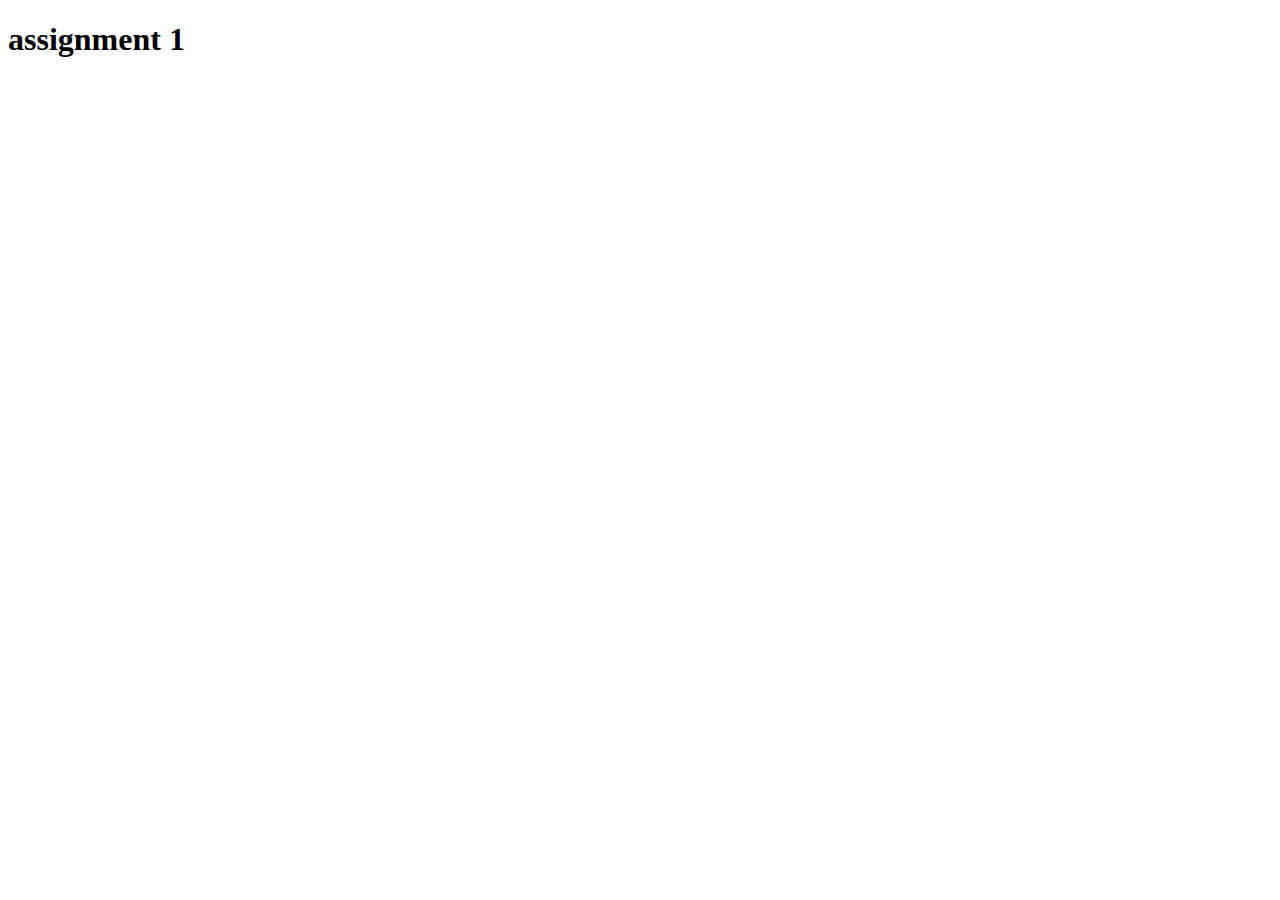
==== assignment1/index.html @ 6f0e9f1e "assignment 1 code" ====
<!DOCTYPE html>
<html lang="en">
  <head>
    <meta charset="UTF-8" />
    <meta name="viewport" content="width=device-width, initial-scale=1.0" />
    <title>Assignment 1</title>
    <link rel="stylesheet" href="reset.css" />
    <link rel="stylesheet" href="style.css" />
  </head>
  <body>
    <h1>assignment 1</h1>
  </body>
</html>
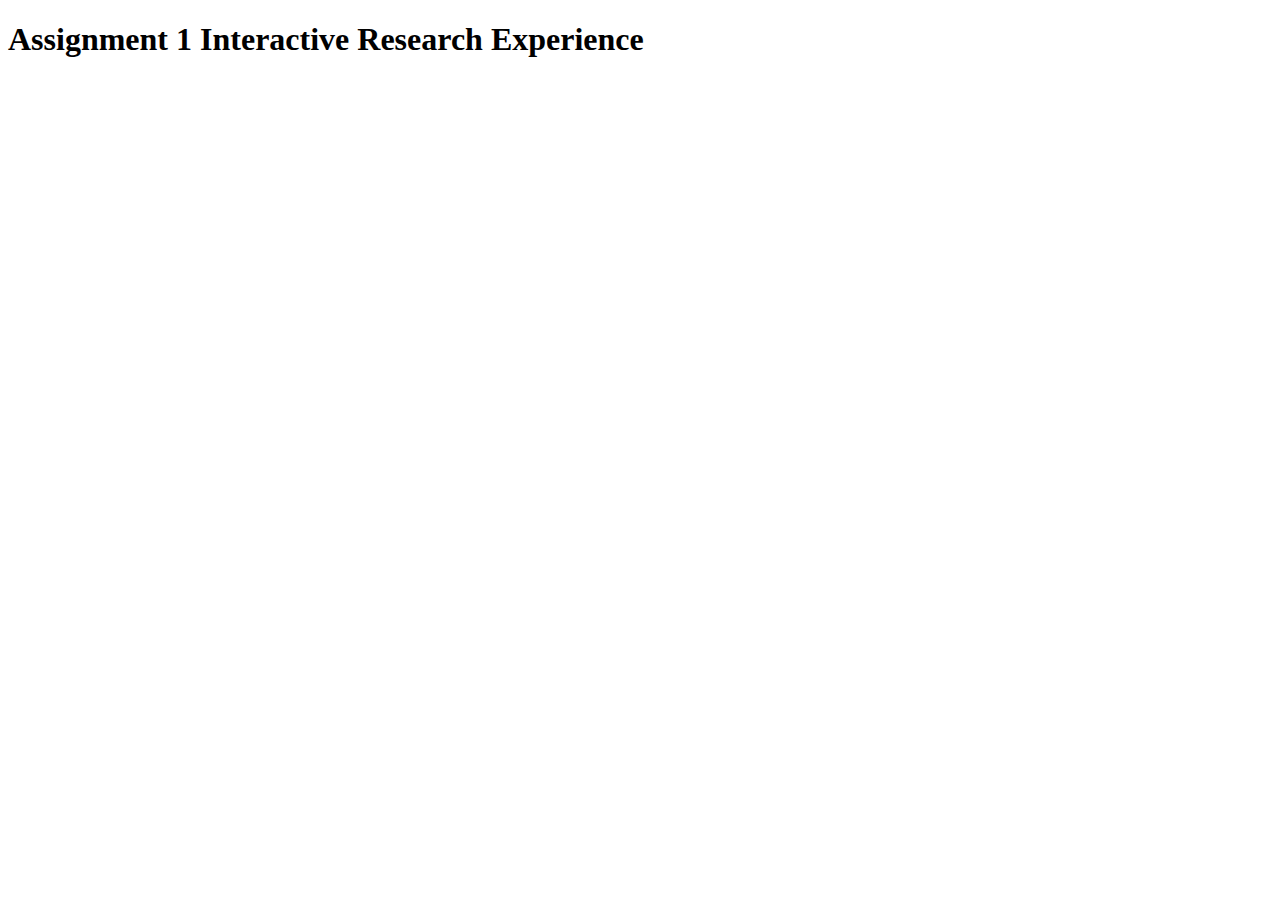
==== commit 5e3fb446: "Update index.html" ====
--- a/assignment1/index.html
+++ b/assignment1/index.html
@@ -8,6 +8,6 @@
     <link rel="stylesheet" href="style.css" />
   </head>
   <body>
-    <h1>assignment 1</h1>
+    <h1>Assignment 1 Interactive Research Experience</h1>
   </body>
 </html>
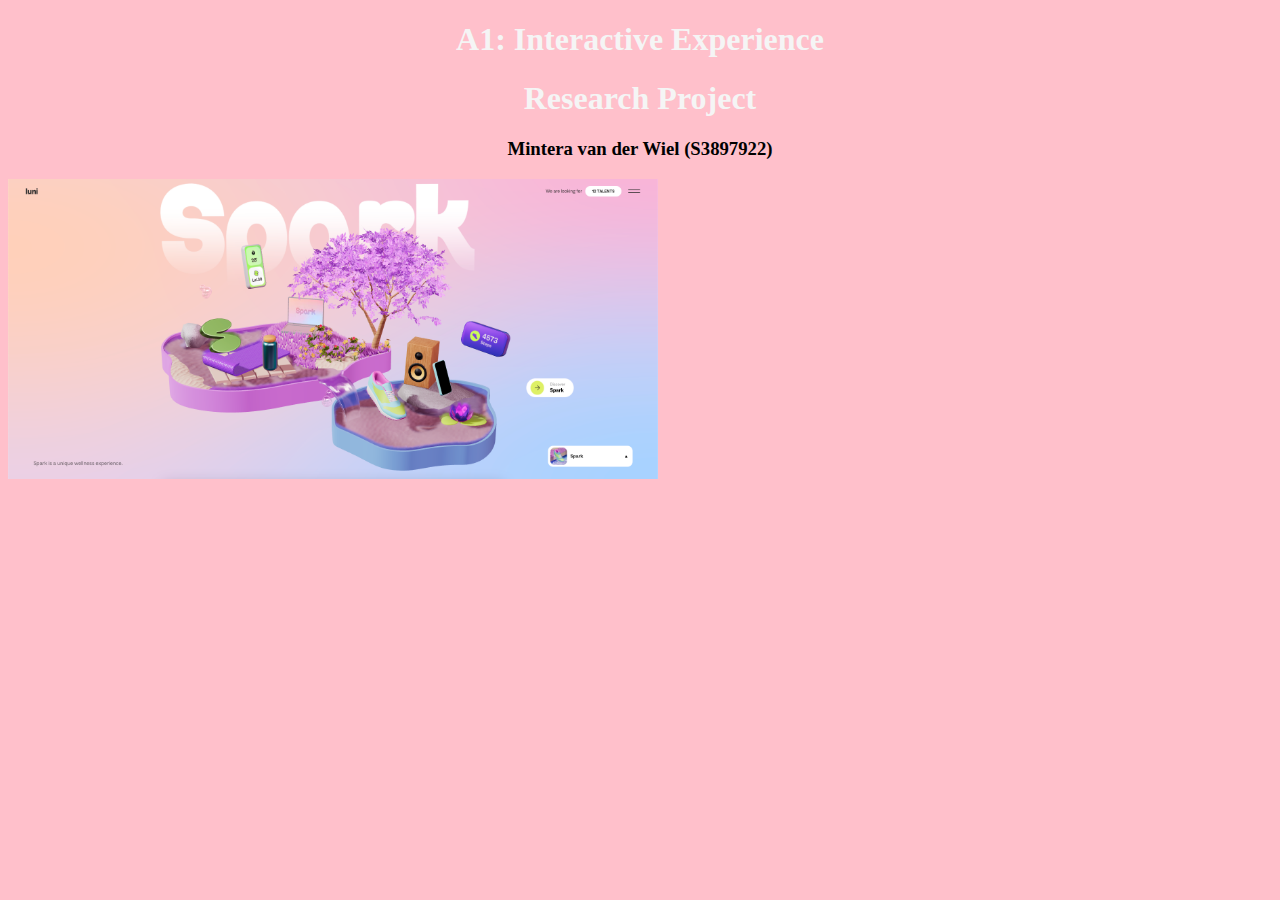
==== commit 73da7aa5: "text added" ====
--- a/assignment1/index.html
+++ b/assignment1/index.html
@@ -4,10 +4,12 @@
     <meta charset="UTF-8" />
     <meta name="viewport" content="width=device-width, initial-scale=1.0" />
     <title>Assignment 1</title>
-    <link rel="stylesheet" href="reset.css" />
     <link rel="stylesheet" href="style.css" />
   </head>
   <body>
-    <h1>Assignment 1 Interactive Research Experience</h1>
+    <h1 class="my-class">A1: Interactive Experience</h1>
+    <h1 class="my-class">Research Project</h1>
+    <h3 id="name">Mintera van der Wiel (S3897922)</h3>
+    <img src="luniapp.png" />
   </body>
 </html>
--- a/assignment1/style.css
+++ b/assignment1/style.css
@@ -0,0 +1,17 @@
+body {
+  background-color: pink;
+}
+
+.my-class {
+  color: whitesmoke;
+  text-align: center;
+}
+
+#name {
+  text-align: center;
+}
+
+img {
+  width: 650px;
+  height: 300px;
+}
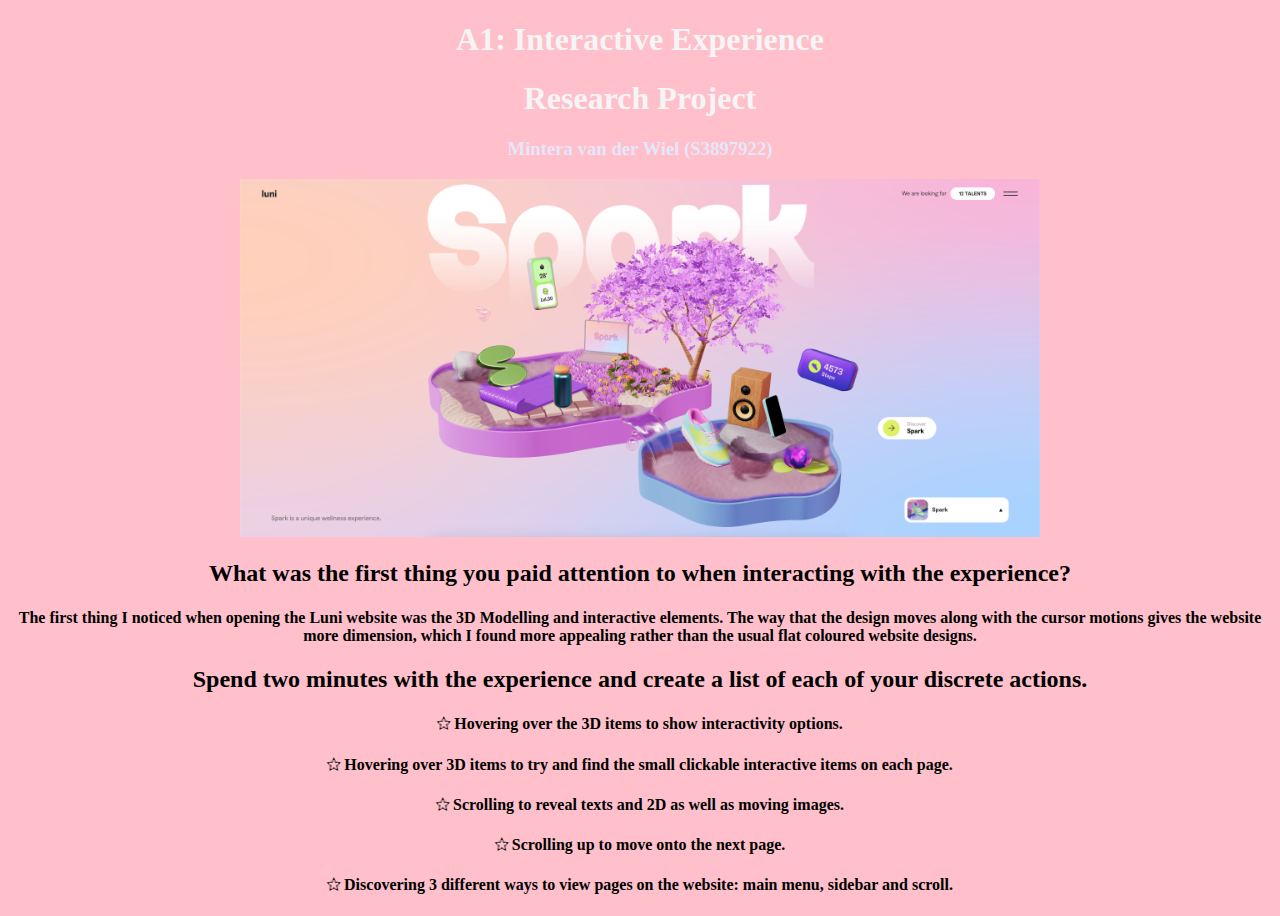
==== commit 79072e01: "img/text added" ====
--- a/assignment1/index.html
+++ b/assignment1/index.html
@@ -9,7 +9,36 @@
   <body>
     <h1 class="my-class">A1: Interactive Experience</h1>
     <h1 class="my-class">Research Project</h1>
-    <h3 id="name">Mintera van der Wiel (S3897922)</h3>
-    <img src="luniapp.png" />
+
+    <h3 id="my-id">Mintera van der Wiel (S3897922)</h3>
+
+    <img src="luniapp.png" alt="" />
+
+    <h2>
+      What was the first thing you paid attention to when interacting with the
+      experience?
+    </h2>
+    <h4>
+      The first thing I noticed when opening the Luni website was the 3D
+      Modelling and interactive elements. The way that the design moves along
+      with the cursor motions gives the website more dimension, which I found
+      more appealing rather than the usual flat coloured website designs.
+    </h4>
+
+    <h2>
+      Spend two minutes with the experience and create a list of each of your
+      discrete actions.
+    </h2>
+    <h4>✩ Hovering over the 3D items to show interactivity options.</h4>
+    <h4>
+      ✩ Hovering over 3D items to try and find the small clickable interactive
+      items on each page.
+    </h4>
+    <h4>✩ Scrolling to reveal texts and 2D as well as moving images.</h4>
+    <h4>✩ Scrolling up to move onto the next page.</h4>
+    <h4>
+      ✩ Discovering 3 different ways to view pages on the website: main menu,
+      sidebar and scroll.
+    </h4>
   </body>
 </html>
--- a/assignment1/style.css
+++ b/assignment1/style.css
@@ -1,5 +1,10 @@
 body {
   background-color: pink;
+  text-align: center;
+}
+
+img {
+  max-width: 800px;
 }
 
 .my-class {
@@ -7,11 +12,6 @@
   text-align: center;
 }
 
-#name {
-  text-align: center;
+#my-id {
+  color: lavender;
 }
-
-img {
-  width: 650px;
-  height: 300px;
-}
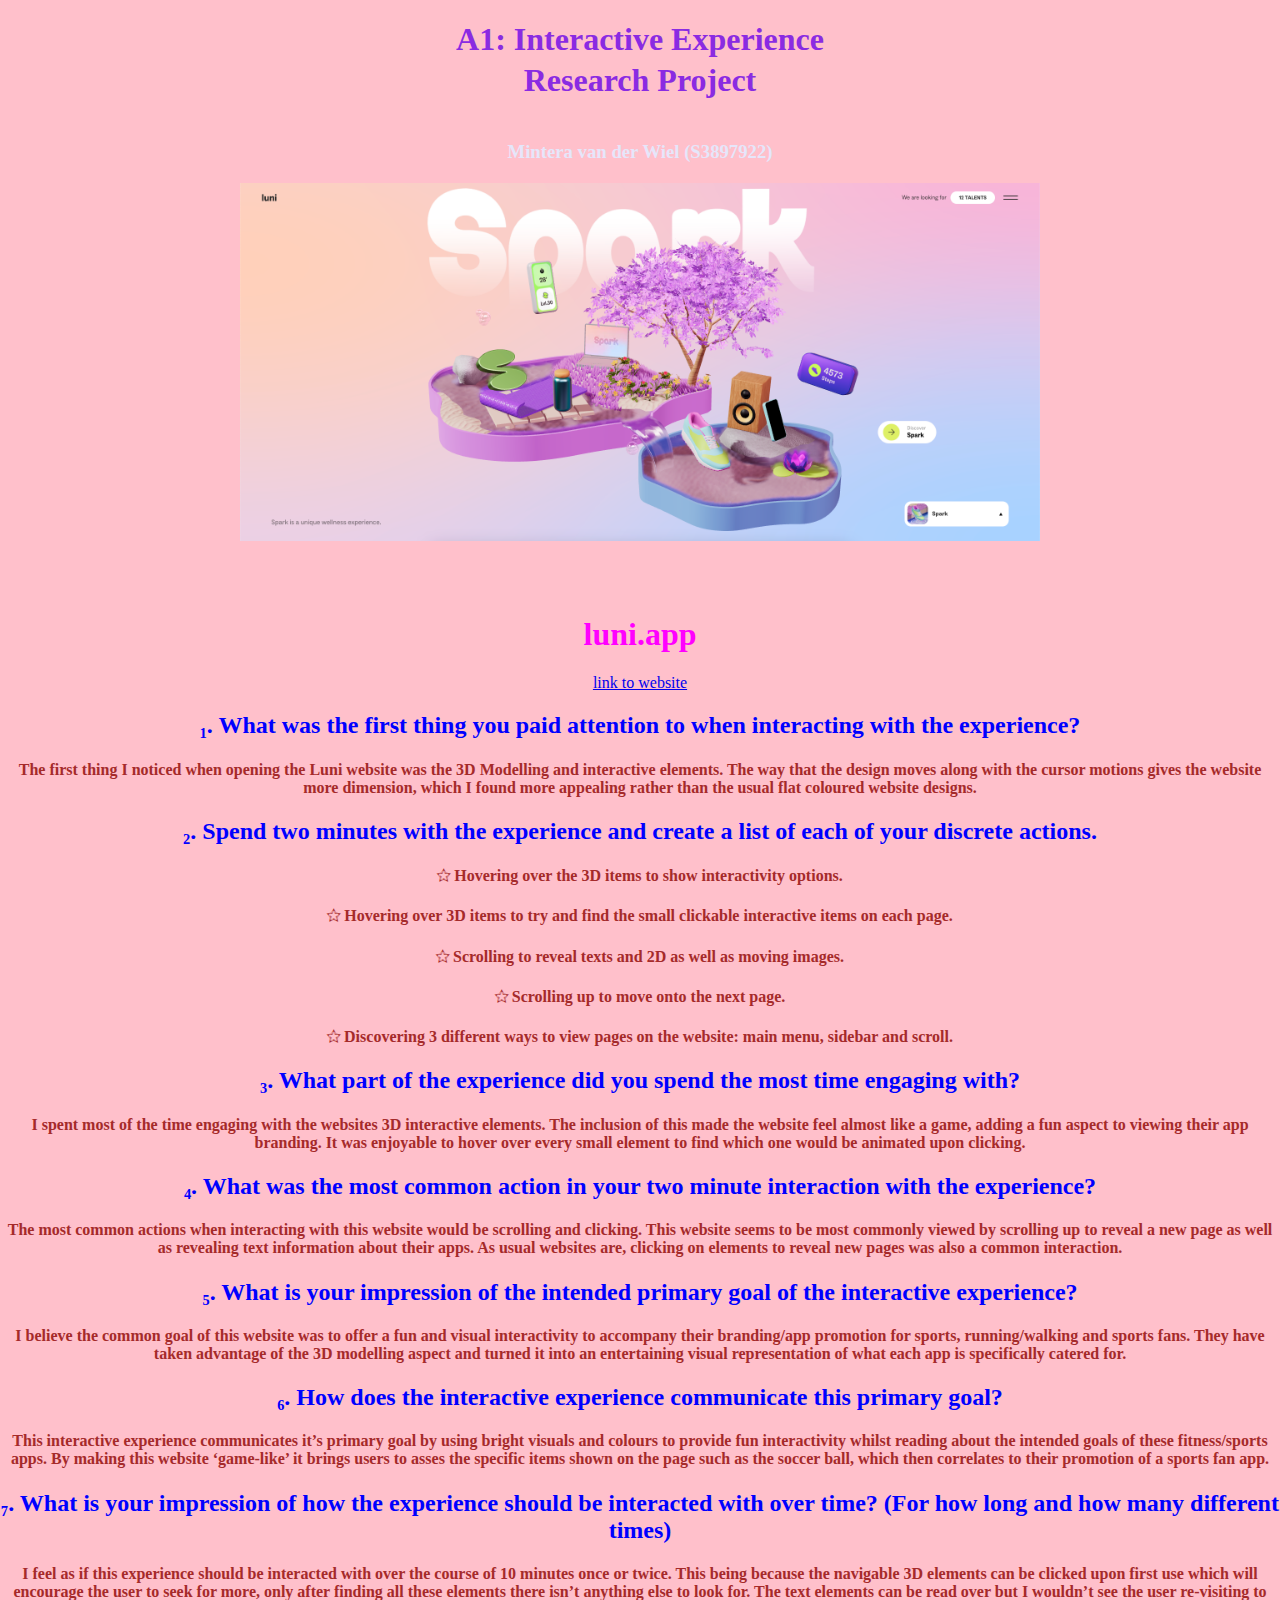
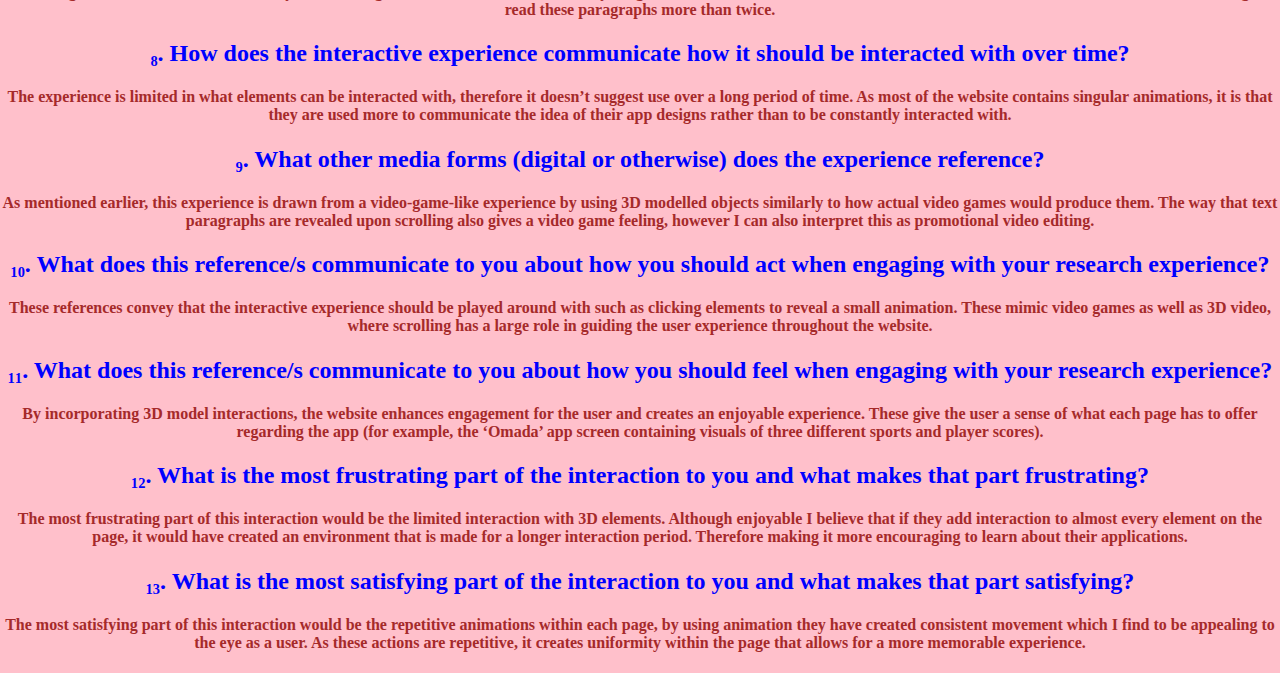
==== commit 8ca9a2e0: "class and id's added" ====
--- a/assignment1/index.html
+++ b/assignment1/index.html
@@ -7,38 +7,176 @@
     <link rel="stylesheet" href="style.css" />
   </head>
   <body>
-    <h1 class="my-class">A1: Interactive Experience</h1>
-    <h1 class="my-class">Research Project</h1>
+    <h1 id="my-id1">A1: Interactive Experience</h1>
+    <h1 id="my-id2">Research Project</h1>
 
-    <h3 id="my-id">Mintera van der Wiel (S3897922)</h3>
+    <h3 id="my-id3">Mintera van der Wiel (S3897922)</h3>
 
     <img src="luniapp.png" alt="" />
 
-    <h2>
-      What was the first thing you paid attention to when interacting with the
-      experience?
+    <h1 id="my-id4">luni.app</h1>
+    <a href="https://www.luni.app/">link to website</a>
+
+    <h2 class="my-class1">
+      ₁. What was the first thing you paid attention to when interacting with
+      the experience?
     </h2>
-    <h4>
+    <h4 class="my-class2">
       The first thing I noticed when opening the Luni website was the 3D
       Modelling and interactive elements. The way that the design moves along
       with the cursor motions gives the website more dimension, which I found
       more appealing rather than the usual flat coloured website designs.
     </h4>
 
-    <h2>
-      Spend two minutes with the experience and create a list of each of your
+    <h2 class="my-class1">
+      ₂. Spend two minutes with the experience and create a list of each of your
       discrete actions.
     </h2>
-    <h4>✩ Hovering over the 3D items to show interactivity options.</h4>
-    <h4>
+    <h4 class="my-class2">
+      ✩ Hovering over the 3D items to show interactivity options.
+    </h4>
+    <h4 class="my-class2">
       ✩ Hovering over 3D items to try and find the small clickable interactive
       items on each page.
     </h4>
-    <h4>✩ Scrolling to reveal texts and 2D as well as moving images.</h4>
-    <h4>✩ Scrolling up to move onto the next page.</h4>
-    <h4>
+    <h4 class="my-class2">
+      ✩ Scrolling to reveal texts and 2D as well as moving images.
+    </h4>
+    <h4 class="my-class2">✩ Scrolling up to move onto the next page.</h4>
+    <h4 class="my-class2">
       ✩ Discovering 3 different ways to view pages on the website: main menu,
       sidebar and scroll.
     </h4>
+
+    <h2 class="my-class1">
+      ₃. What part of the experience did you spend the most time engaging with?
+    </h2>
+    <h4 class="my-class2">
+      I spent most of the time engaging with the websites 3D interactive
+      elements. The inclusion of this made the website feel almost like a game,
+      adding a fun aspect to viewing their app branding. It was enjoyable to
+      hover over every small element to find which one would be animated upon
+      clicking.
+    </h4>
+
+    <h2 class="my-class1">
+      ₄. What was the most common action in your two minute interaction with the
+      experience?
+    </h2>
+    <h4 class="my-class2">
+      The most common actions when interacting with this website would be
+      scrolling and clicking. This website seems to be most commonly viewed by
+      scrolling up to reveal a new page as well as revealing text information
+      about their apps. As usual websites are, clicking on elements to reveal
+      new pages was also a common interaction.
+    </h4>
+
+    <h2 class="my-class1">
+      ₅. What is your impression of the intended primary goal of the interactive
+      experience?
+    </h2>
+    <h4 class="my-class2">
+      I believe the common goal of this website was to offer a fun and visual
+      interactivity to accompany their branding/app promotion for sports,
+      running/walking and sports fans. They have taken advantage of the 3D
+      modelling aspect and turned it into an entertaining visual representation
+      of what each app is specifically catered for.
+    </h4>
+
+    <h2 class="my-class1">
+      ₆. How does the interactive experience communicate this primary goal?
+    </h2>
+    <h4 class="my-class2">
+      This interactive experience communicates it’s primary goal by using bright
+      visuals and colours to provide fun interactivity whilst reading about the
+      intended goals of these fitness/sports apps. By making this website
+      ‘game-like’ it brings users to asses the specific items shown on the page
+      such as the soccer ball, which then correlates to their promotion of a
+      sports fan app.
+    </h4>
+
+    <h2 class="my-class1">
+      ₇. What is your impression of how the experience should be interacted with
+      over time? (For how long and how many different times)
+    </h2>
+    <h4 class="my-class2">
+      I feel as if this experience should be interacted with over the course of
+      10 minutes once or twice. This being because the navigable 3D elements can
+      be clicked upon first use which will encourage the user to seek for more,
+      only after finding all these elements there isn’t anything else to look
+      for. The text elements can be read over but I wouldn’t see the user
+      re-visiting to read these paragraphs more than twice.
+    </h4>
+
+    <h2 class="my-class1">
+      ₈. How does the interactive experience communicate how it should be
+      interacted with over time?
+    </h2>
+    <h4 class="my-class2">
+      The experience is limited in what elements can be interacted with,
+      therefore it doesn’t suggest use over a long period of time. As most of
+      the website contains singular animations, it is that they are used more to
+      communicate the idea of their app designs rather than to be constantly
+      interacted with.
+    </h4>
+
+    <h2 class="my-class1">
+      ₉. What other media forms (digital or otherwise) does the experience
+      reference?
+    </h2>
+    <h4 class="my-class2">
+      As mentioned earlier, this experience is drawn from a video-game-like
+      experience by using 3D modelled objects similarly to how actual video
+      games would produce them. The way that text paragraphs are revealed upon
+      scrolling also gives a video game feeling, however I can also interpret
+      this as promotional video editing.
+    </h4>
+
+    <h2 class="my-class1">
+      ₁₀. What does this reference/s communicate to you about how you should act
+      when engaging with your research experience?
+    </h2>
+    <h4 class="my-class2">
+      These references convey that the interactive experience should be played
+      around with such as clicking elements to reveal a small animation. These
+      mimic video games as well as 3D video, where scrolling has a large role in
+      guiding the user experience throughout the website.
+    </h4>
+
+    <h2 class="my-class1">
+      ₁₁. What does this reference/s communicate to you about how you should
+      feel when engaging with your research experience?
+    </h2>
+    <h4 class="my-class2">
+      By incorporating 3D model interactions, the website enhances engagement
+      for the user and creates an enjoyable experience. These give the user a
+      sense of what each page has to offer regarding the app (for example, the
+      ‘Omada’ app screen containing visuals of three different sports and player
+      scores).
+    </h4>
+
+    <h2 class="my-class1">
+      ₁₂. What is the most frustrating part of the interaction to you and what
+      makes that part frustrating?
+    </h2>
+    <h4 class="my-class2">
+      The most frustrating part of this interaction would be the limited
+      interaction with 3D elements. Although enjoyable I believe that if they
+      add interaction to almost every element on the page, it would have created
+      an environment that is made for a longer interaction period. Therefore
+      making it more encouraging to learn about their applications.
+    </h4>
+
+    <h2 class="my-class1">
+      ₁₃. What is the most satisfying part of the interaction to you and what
+      makes that part satisfying?
+    </h2>
+    <h4 class="my-class2">
+      The most satisfying part of this interaction would be the repetitive
+      animations within each page, by using animation they have created
+      consistent movement which I find to be appealing to the eye as a user. As
+      these actions are repetitive, it creates uniformity within the page that
+      allows for a more memorable experience.
+    </h4>
   </body>
 </html>
--- a/assignment1/style.css
+++ b/assignment1/style.css
@@ -1,17 +1,38 @@
 body {
   background-color: pink;
   text-align: center;
+  margin: auto;
+  max-width: 1300px;
 }
 
 img {
   max-width: 800px;
+  padding-top: 1px;
+  padding-bottom: 50px;
 }
 
-.my-class {
-  color: whitesmoke;
-  text-align: center;
+#my-id1 {
+  color: blueviolet;
 }
 
-#my-id {
+#my-id2 {
+  color: blueviolet;
+  line-height: 0%;
+}
+
+#my-id3 {
   color: lavender;
+  padding-top: 40px;
 }
+
+#my-id4 {
+  color: fuchsia;
+}
+
+.my-class1 {
+  color: blue;
+}
+
+.my-class2 {
+  color: brown;
+}
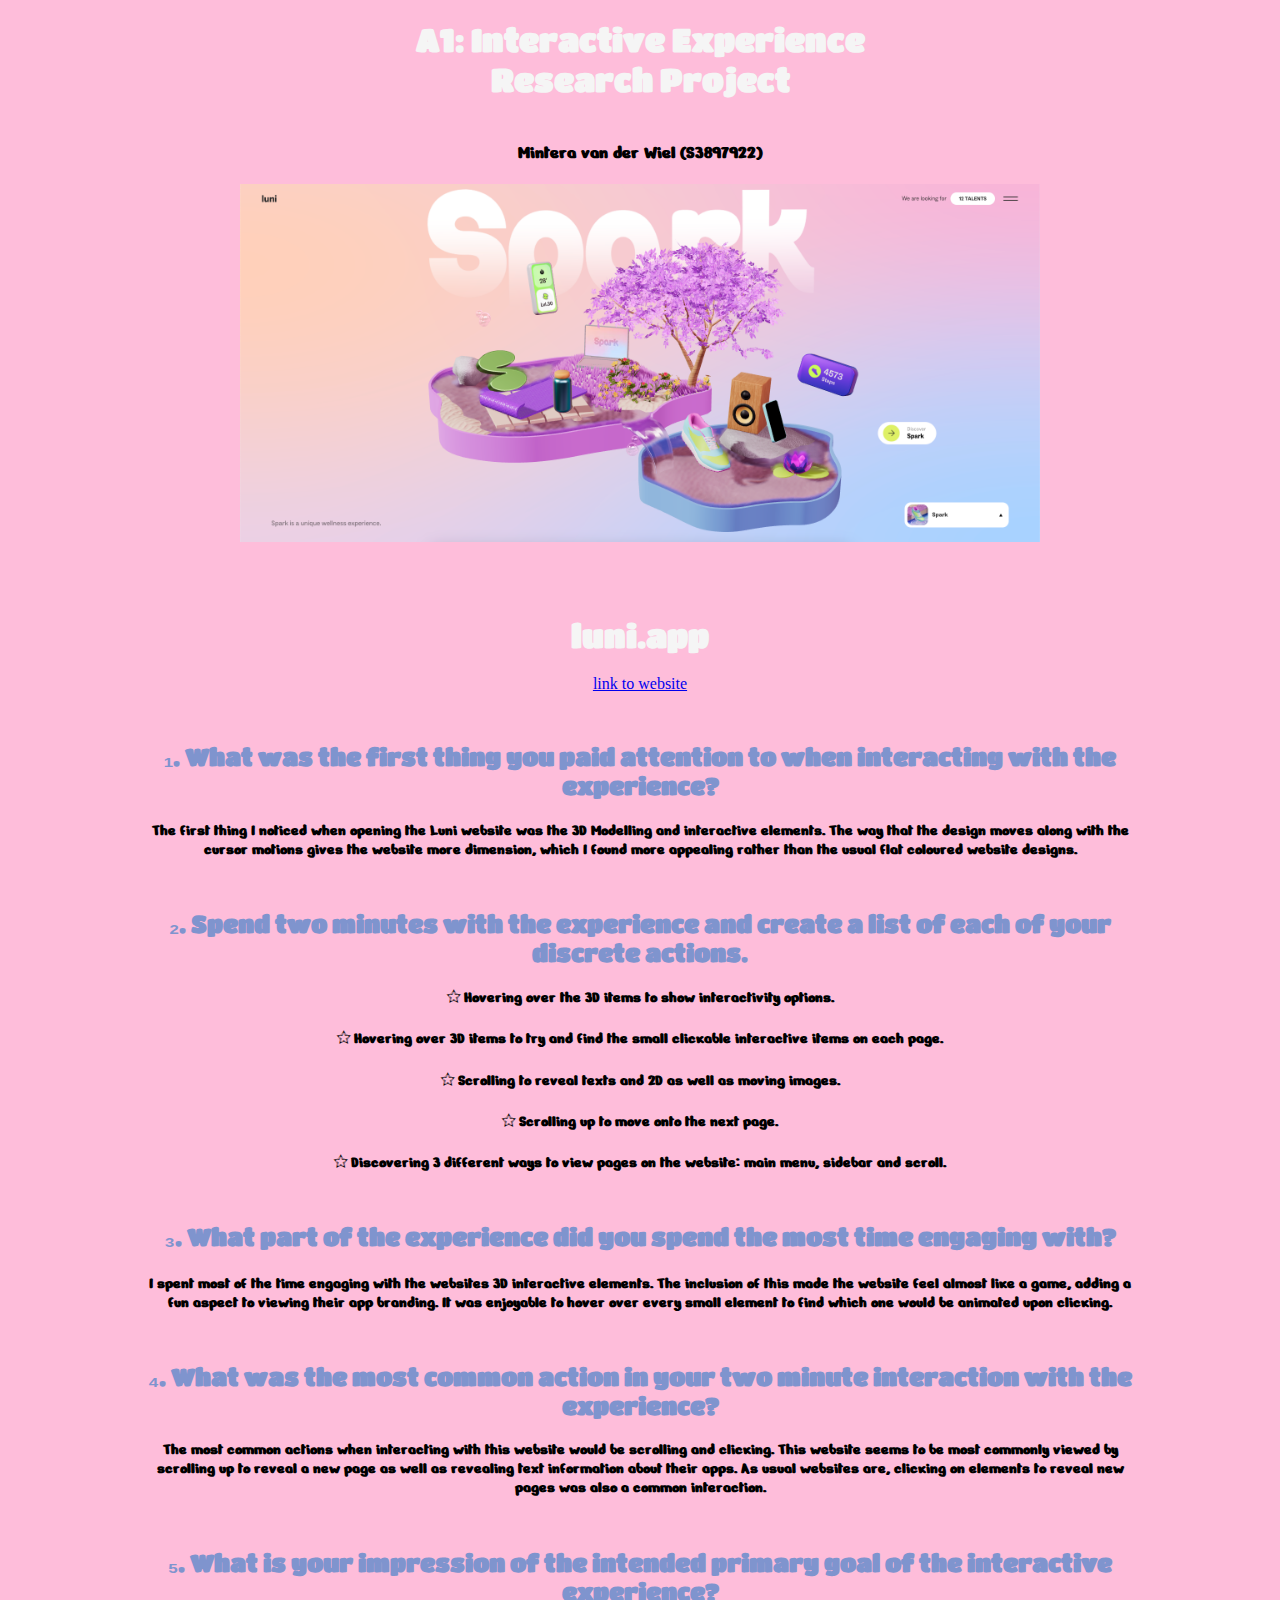
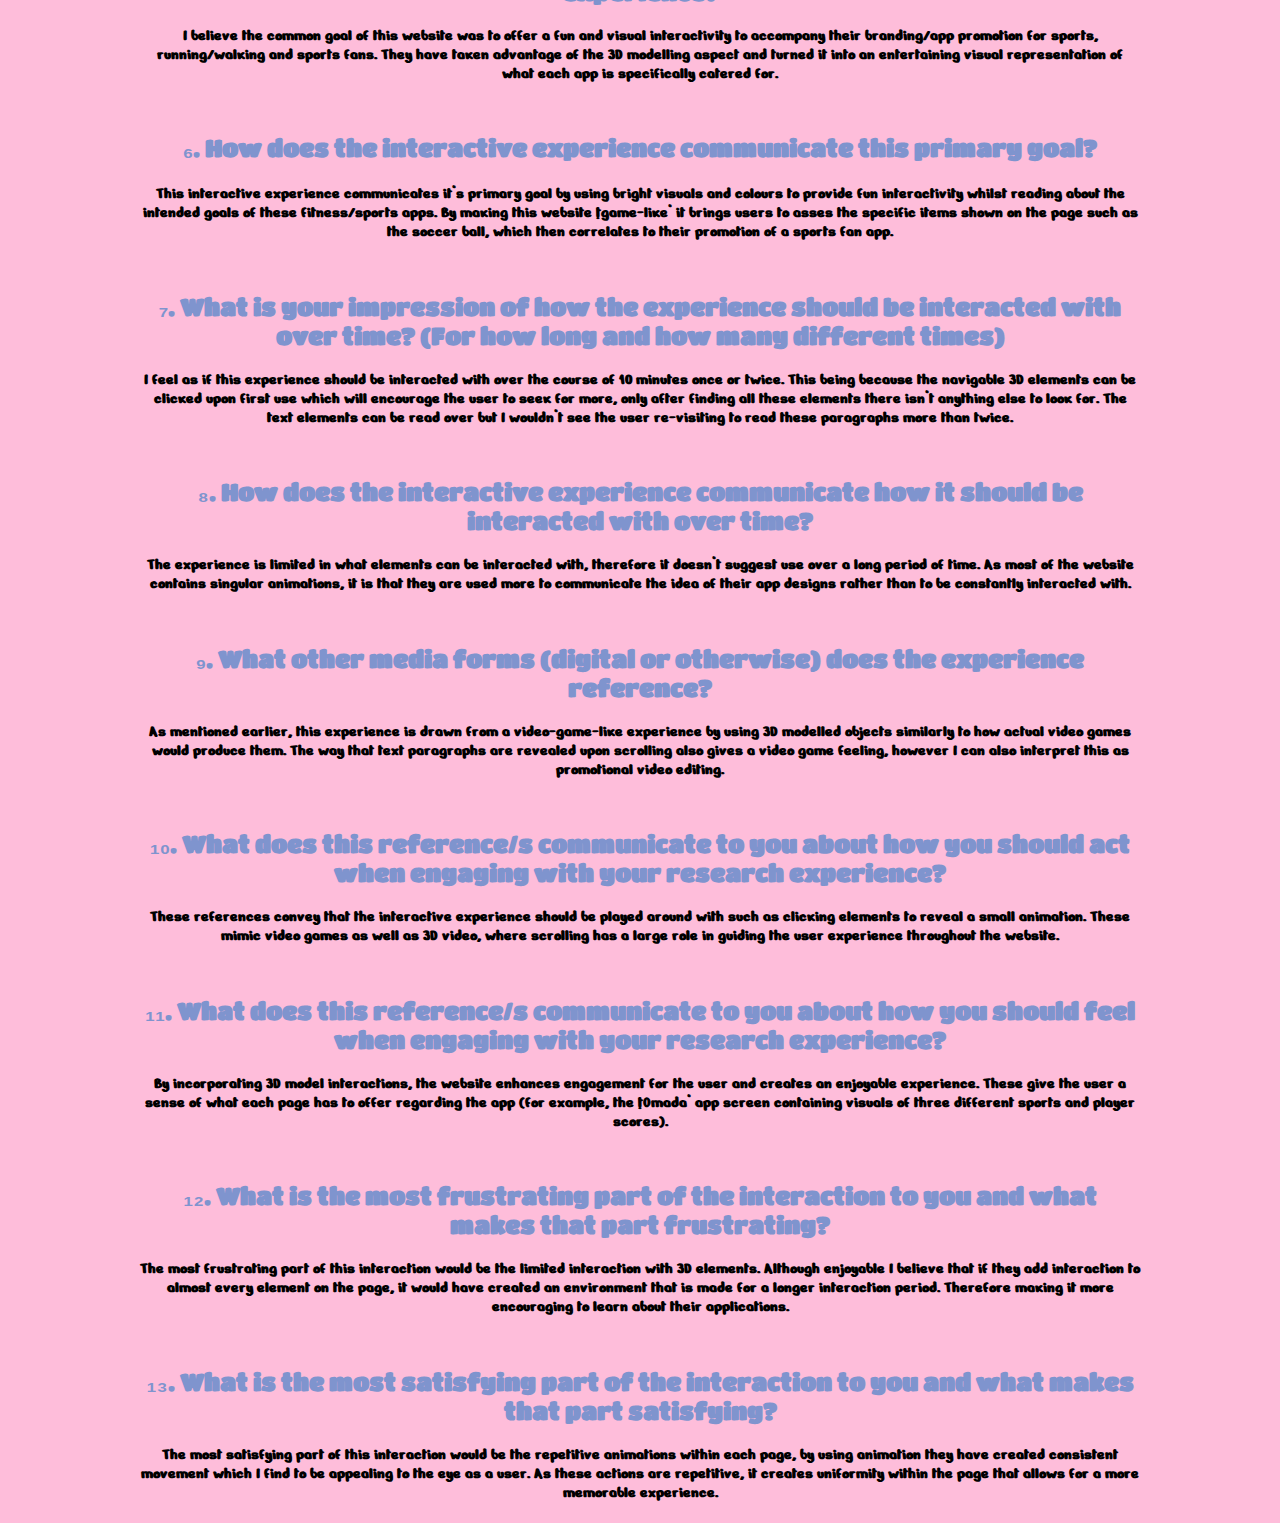
==== commit afec5d5e: "colors and hover added" ====
--- a/assignment1/index.html
+++ b/assignment1/index.html
@@ -4,6 +4,18 @@
     <meta charset="UTF-8" />
     <meta name="viewport" content="width=device-width, initial-scale=1.0" />
     <title>Assignment 1</title>
+    <link rel="preconnect" href="https://fonts.googleapis.com" />
+    <link rel="preconnect" href="https://fonts.gstatic.com" crossorigin />
+    <link
+      href="https://fonts.googleapis.com/css2?family=Titan+One&display=swap"
+      rel="stylesheet"
+    />
+    <link rel="preconnect" href="https://fonts.googleapis.com" />
+    <link rel="preconnect" href="https://fonts.gstatic.com" crossorigin />
+    <link
+      href="https://fonts.googleapis.com/css2?family=Nerko+One&display=swap"
+      rel="stylesheet"
+    />
     <link rel="stylesheet" href="style.css" />
   </head>
   <body>
--- a/assignment1/style.css
+++ b/assignment1/style.css
@@ -1,8 +1,8 @@
 body {
-  background-color: pink;
+  background-color: rgb(254, 189, 218);
   text-align: center;
   margin: auto;
-  max-width: 1300px;
+  max-width: 1000px;
 }
 
 img {
@@ -12,27 +12,39 @@
 }
 
 #my-id1 {
-  color: blueviolet;
+  color: whitesmoke;
+  font-family: "Titan One", sans-serif;
 }
 
 #my-id2 {
-  color: blueviolet;
+  color: whitesmoke;
   line-height: 0%;
+  font-family: "Titan One", sans-serif;
 }
 
 #my-id3 {
-  color: lavender;
+  color: black;
   padding-top: 40px;
+  font-family: "Nerko One", cursive;
 }
 
 #my-id4 {
-  color: fuchsia;
+  color: whitesmoke;
+  font-family: "Titan One", sans-serif;
 }
 
 .my-class1 {
-  color: blue;
+  color: rgb(127, 148, 206);
+  font-family: "Titan One", sans-serif;
+  padding-top: 30px;
 }
 
 .my-class2 {
-  color: brown;
+  color: black;
+  font-family: "Nerko One", cursive;
 }
+
+.my-class1:hover {
+  color: whitesmoke;
+  font-size: xx-large;
+}
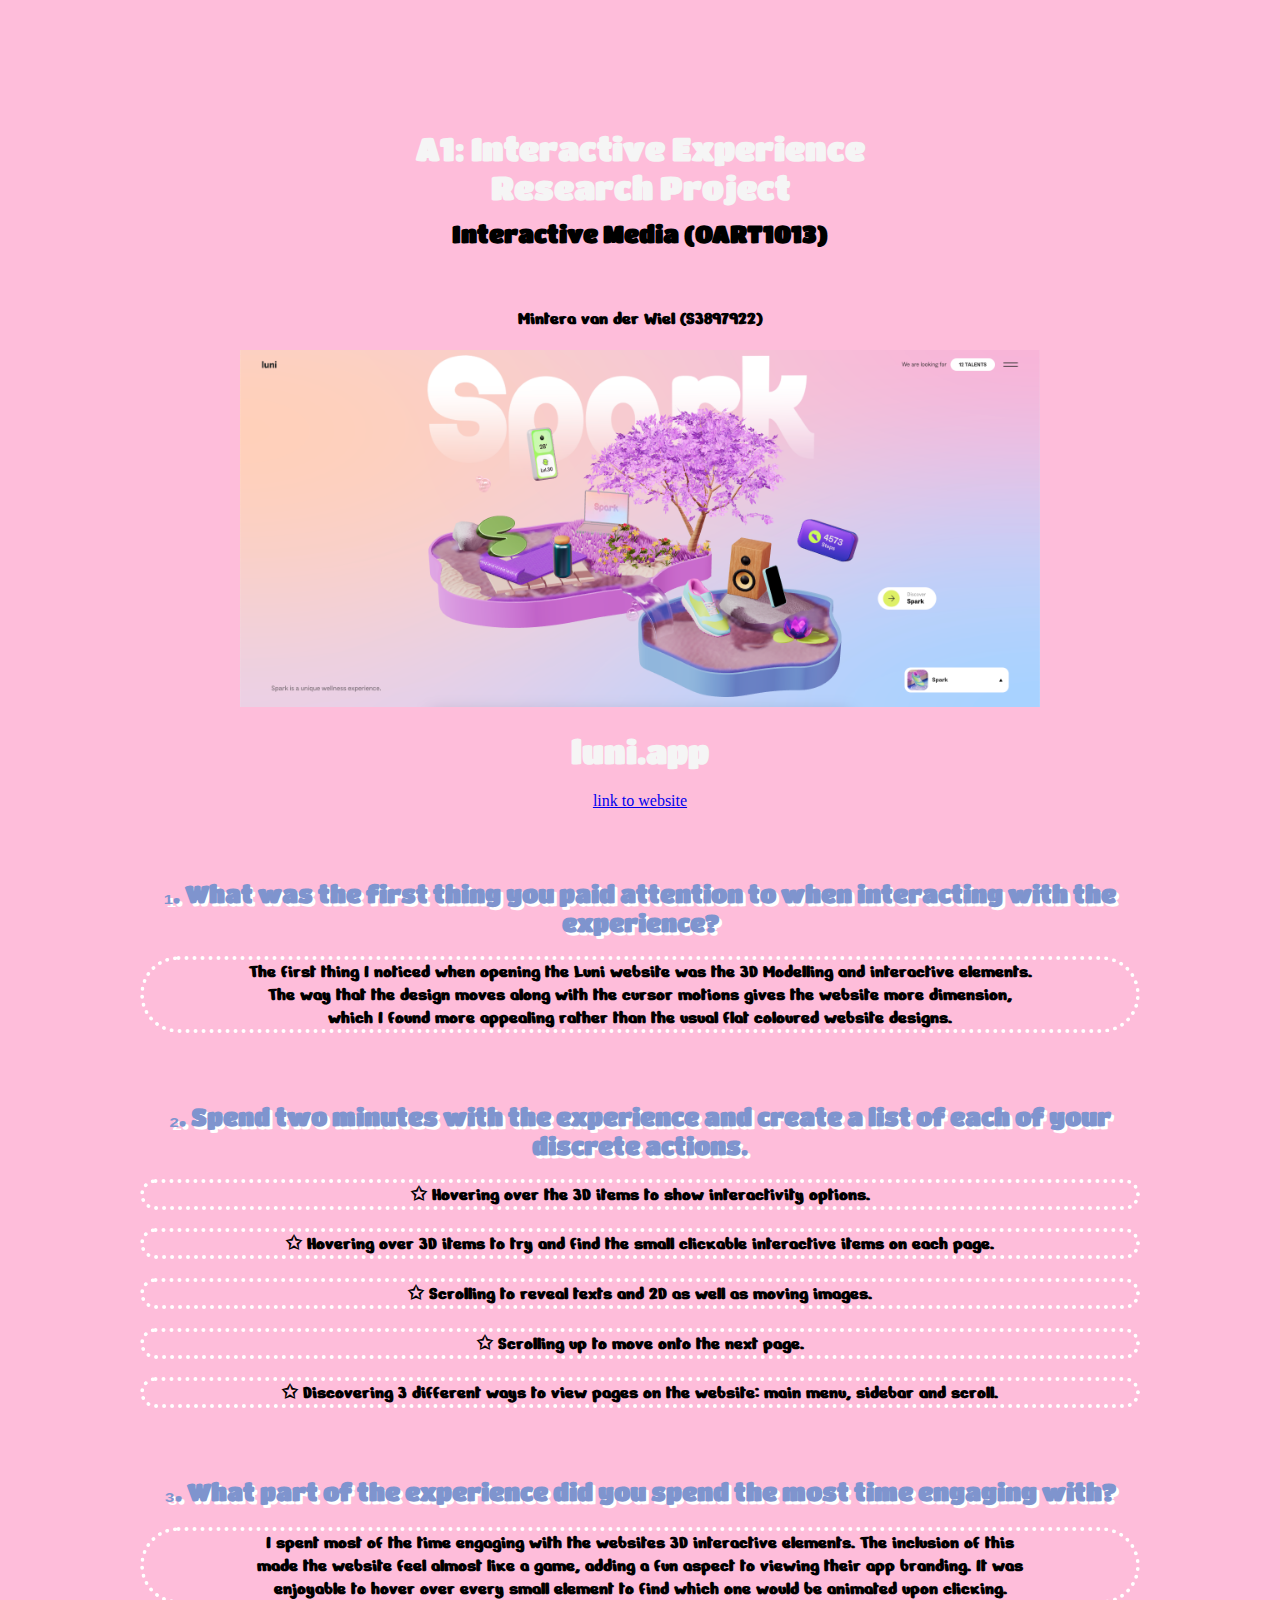
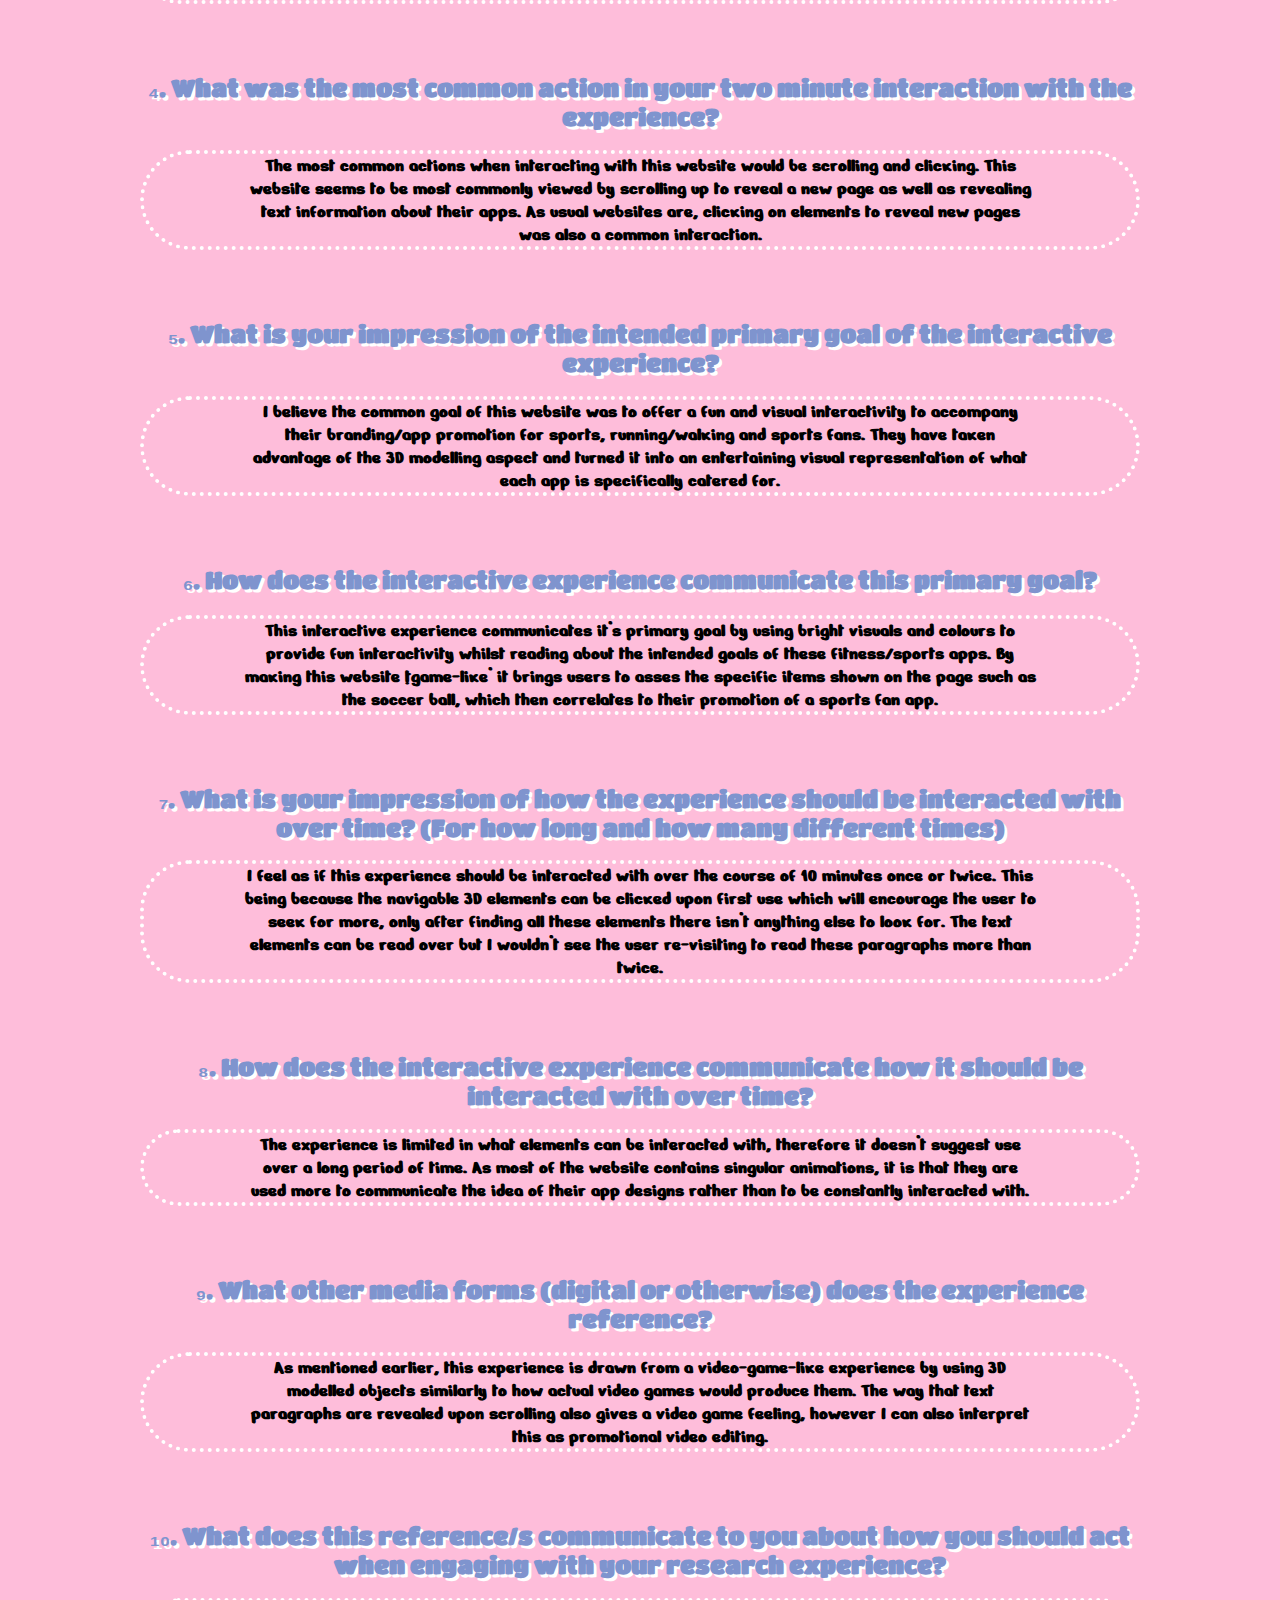
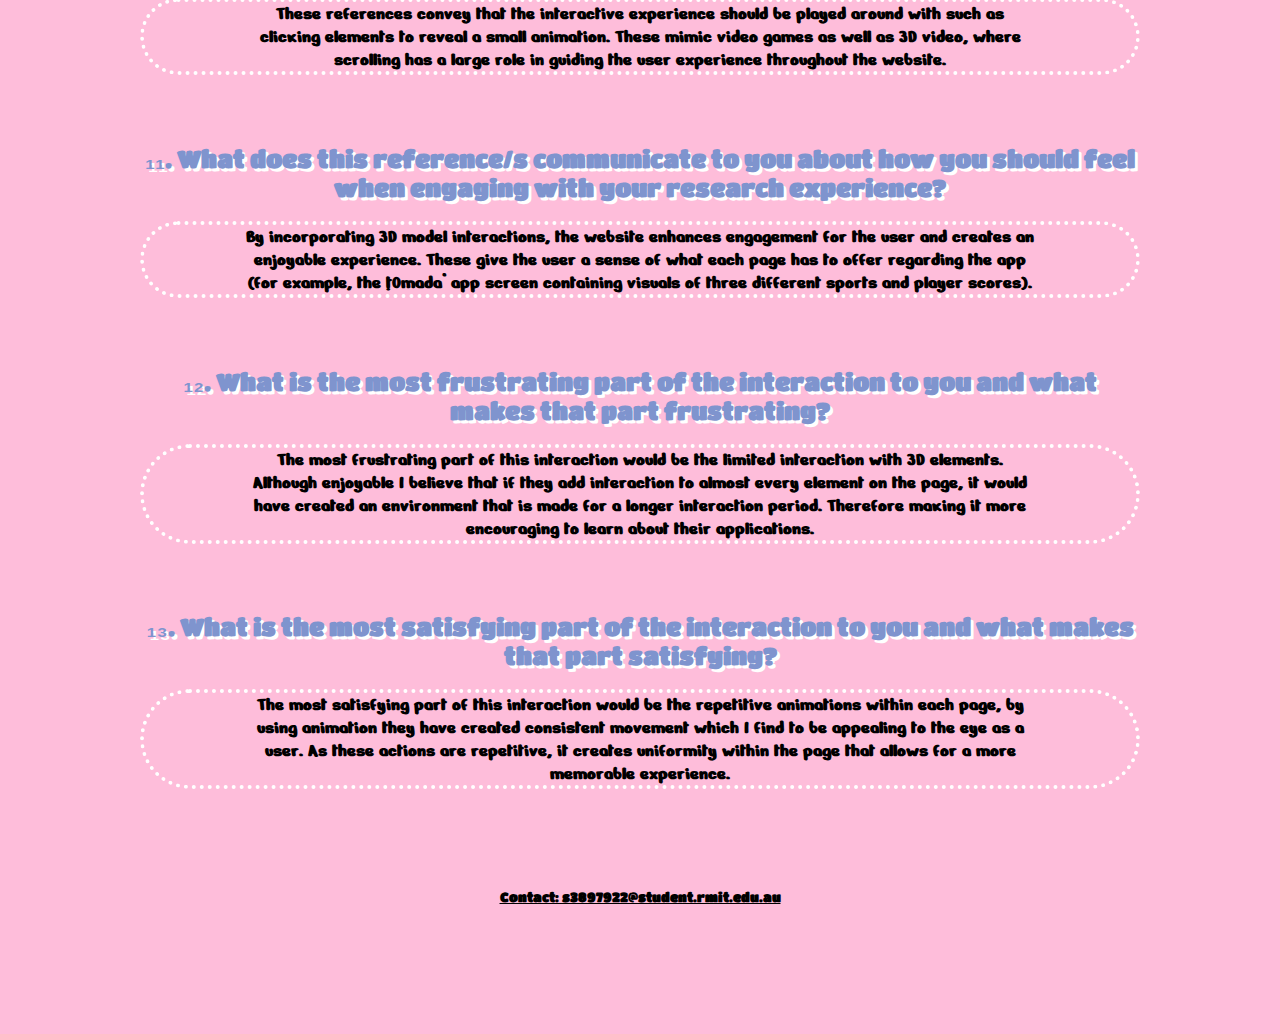
==== commit 7751eb18: "finalising" ====
--- a/assignment1/index.html
+++ b/assignment1/index.html
@@ -22,6 +22,8 @@
     <h1 id="my-id1">A1: Interactive Experience</h1>
     <h1 id="my-id2">Research Project</h1>
 
+    <h2 id="my-id6">Interactive Media (OART1013)</h2>
+
     <h3 id="my-id3">Mintera van der Wiel (S3897922)</h3>
 
     <img src="luniapp.png" alt="" />
@@ -33,162 +35,164 @@
       ₁. What was the first thing you paid attention to when interacting with
       the experience?
     </h2>
-    <h4 class="my-class2">
+    <h3 class="my-class2">
       The first thing I noticed when opening the Luni website was the 3D
       Modelling and interactive elements. The way that the design moves along
       with the cursor motions gives the website more dimension, which I found
       more appealing rather than the usual flat coloured website designs.
-    </h4>
+    </h3>
 
     <h2 class="my-class1">
       ₂. Spend two minutes with the experience and create a list of each of your
       discrete actions.
     </h2>
-    <h4 class="my-class2">
+    <h3 class="my-class2">
       ✩ Hovering over the 3D items to show interactivity options.
     </h4>
-    <h4 class="my-class2">
+    <h3 class="my-class2">
       ✩ Hovering over 3D items to try and find the small clickable interactive
       items on each page.
-    </h4>
-    <h4 class="my-class2">
+    </h3>
+    <h3 class="my-class2">
       ✩ Scrolling to reveal texts and 2D as well as moving images.
-    </h4>
-    <h4 class="my-class2">✩ Scrolling up to move onto the next page.</h4>
-    <h4 class="my-class2">
+    </h3>
+    <h3 class="my-class2">✩ Scrolling up to move onto the next page.</h3>
+    <h3 class="my-class2">
       ✩ Discovering 3 different ways to view pages on the website: main menu,
       sidebar and scroll.
-    </h4>
+    </h3>
 
     <h2 class="my-class1">
       ₃. What part of the experience did you spend the most time engaging with?
     </h2>
-    <h4 class="my-class2">
+    <h3 class="my-class2">
       I spent most of the time engaging with the websites 3D interactive
       elements. The inclusion of this made the website feel almost like a game,
       adding a fun aspect to viewing their app branding. It was enjoyable to
       hover over every small element to find which one would be animated upon
       clicking.
-    </h4>
+    </h3>
 
     <h2 class="my-class1">
       ₄. What was the most common action in your two minute interaction with the
       experience?
     </h2>
-    <h4 class="my-class2">
+    <h3 class="my-class2">
       The most common actions when interacting with this website would be
       scrolling and clicking. This website seems to be most commonly viewed by
       scrolling up to reveal a new page as well as revealing text information
       about their apps. As usual websites are, clicking on elements to reveal
       new pages was also a common interaction.
-    </h4>
+    </h3>
 
     <h2 class="my-class1">
       ₅. What is your impression of the intended primary goal of the interactive
       experience?
     </h2>
-    <h4 class="my-class2">
+    <h3 class="my-class2">
       I believe the common goal of this website was to offer a fun and visual
       interactivity to accompany their branding/app promotion for sports,
       running/walking and sports fans. They have taken advantage of the 3D
       modelling aspect and turned it into an entertaining visual representation
       of what each app is specifically catered for.
-    </h4>
+    </h3>
 
     <h2 class="my-class1">
       ₆. How does the interactive experience communicate this primary goal?
     </h2>
-    <h4 class="my-class2">
+    <h3 class="my-class2">
       This interactive experience communicates it’s primary goal by using bright
       visuals and colours to provide fun interactivity whilst reading about the
       intended goals of these fitness/sports apps. By making this website
       ‘game-like’ it brings users to asses the specific items shown on the page
       such as the soccer ball, which then correlates to their promotion of a
       sports fan app.
-    </h4>
+    </h3>
 
     <h2 class="my-class1">
       ₇. What is your impression of how the experience should be interacted with
       over time? (For how long and how many different times)
     </h2>
-    <h4 class="my-class2">
+    <h3 class="my-class2">
       I feel as if this experience should be interacted with over the course of
       10 minutes once or twice. This being because the navigable 3D elements can
       be clicked upon first use which will encourage the user to seek for more,
       only after finding all these elements there isn’t anything else to look
       for. The text elements can be read over but I wouldn’t see the user
       re-visiting to read these paragraphs more than twice.
-    </h4>
+    </h3>
 
     <h2 class="my-class1">
       ₈. How does the interactive experience communicate how it should be
       interacted with over time?
     </h2>
-    <h4 class="my-class2">
+    <h3 class="my-class2">
       The experience is limited in what elements can be interacted with,
       therefore it doesn’t suggest use over a long period of time. As most of
       the website contains singular animations, it is that they are used more to
       communicate the idea of their app designs rather than to be constantly
       interacted with.
-    </h4>
+    </h3>
 
     <h2 class="my-class1">
       ₉. What other media forms (digital or otherwise) does the experience
       reference?
     </h2>
-    <h4 class="my-class2">
+    <h3 class="my-class2">
       As mentioned earlier, this experience is drawn from a video-game-like
       experience by using 3D modelled objects similarly to how actual video
       games would produce them. The way that text paragraphs are revealed upon
       scrolling also gives a video game feeling, however I can also interpret
       this as promotional video editing.
-    </h4>
+    </h3>
 
     <h2 class="my-class1">
       ₁₀. What does this reference/s communicate to you about how you should act
       when engaging with your research experience?
     </h2>
-    <h4 class="my-class2">
+    <h3 class="my-class2">
       These references convey that the interactive experience should be played
       around with such as clicking elements to reveal a small animation. These
       mimic video games as well as 3D video, where scrolling has a large role in
       guiding the user experience throughout the website.
-    </h4>
+    </h3>
 
     <h2 class="my-class1">
       ₁₁. What does this reference/s communicate to you about how you should
       feel when engaging with your research experience?
     </h2>
-    <h4 class="my-class2">
+    <h3 class="my-class2">
       By incorporating 3D model interactions, the website enhances engagement
       for the user and creates an enjoyable experience. These give the user a
       sense of what each page has to offer regarding the app (for example, the
       ‘Omada’ app screen containing visuals of three different sports and player
       scores).
-    </h4>
+    </h3>
 
     <h2 class="my-class1">
       ₁₂. What is the most frustrating part of the interaction to you and what
       makes that part frustrating?
     </h2>
-    <h4 class="my-class2">
+    <h3 class="my-class2">
       The most frustrating part of this interaction would be the limited
       interaction with 3D elements. Although enjoyable I believe that if they
       add interaction to almost every element on the page, it would have created
       an environment that is made for a longer interaction period. Therefore
       making it more encouraging to learn about their applications.
-    </h4>
+    </h3>
 
     <h2 class="my-class1">
       ₁₃. What is the most satisfying part of the interaction to you and what
       makes that part satisfying?
     </h2>
-    <h4 class="my-class2">
+    <h3 class="my-class2">
       The most satisfying part of this interaction would be the repetitive
       animations within each page, by using animation they have created
       consistent movement which I find to be appealing to the eye as a user. As
       these actions are repetitive, it creates uniformity within the page that
       allows for a more memorable experience.
-    </h4>
+    </h3>
+
+    <h5 id="my-id5">Contact: s3897922@student.rmit.edu.au</h5>
   </body>
 </html>
--- a/assignment1/style.css
+++ b/assignment1/style.css
@@ -3,12 +3,15 @@
   text-align: center;
   margin: auto;
   max-width: 1000px;
+  margin-bottom: 130px;
+  margin-top: 130px;
 }
 
 img {
   max-width: 800px;
+  max-height: 2000px;
   padding-top: 1px;
-  padding-bottom: 50px;
+  padding-bottom: 1px;
 }
 
 #my-id1 {
@@ -33,18 +36,44 @@
   font-family: "Titan One", sans-serif;
 }
 
+#my-id5 {
+  margin-top: 100px;
+  font-family: "Titan One", sans-serif;
+  color: black;
+  text-decoration-line: underline;
+}
+
+#my-id6 {
+  font-family: "Titan One", sans-serif;
+  padding-top: 10px;
+}
+
 .my-class1 {
   color: rgb(127, 148, 206);
   font-family: "Titan One", sans-serif;
-  padding-top: 30px;
+  padding-top: 50px;
+  text-shadow: 3px 3px white;
 }
 
 .my-class2 {
   color: black;
   font-family: "Nerko One", cursive;
+  border: 4px dotted white;
+  border-radius: 50px;
+  padding-left: 100px;
+  padding-right: 100px;
 }
 
 .my-class1:hover {
-  color: whitesmoke;
+  color: rgb(234, 148, 220);
   font-size: xx-large;
 }
+
+.my-class2:hover {
+  font-size: x-large;
+}
+
+#my-id4:hover {
+  color: rgb(127, 148, 206);
+  font-size: xx-large;
+}
